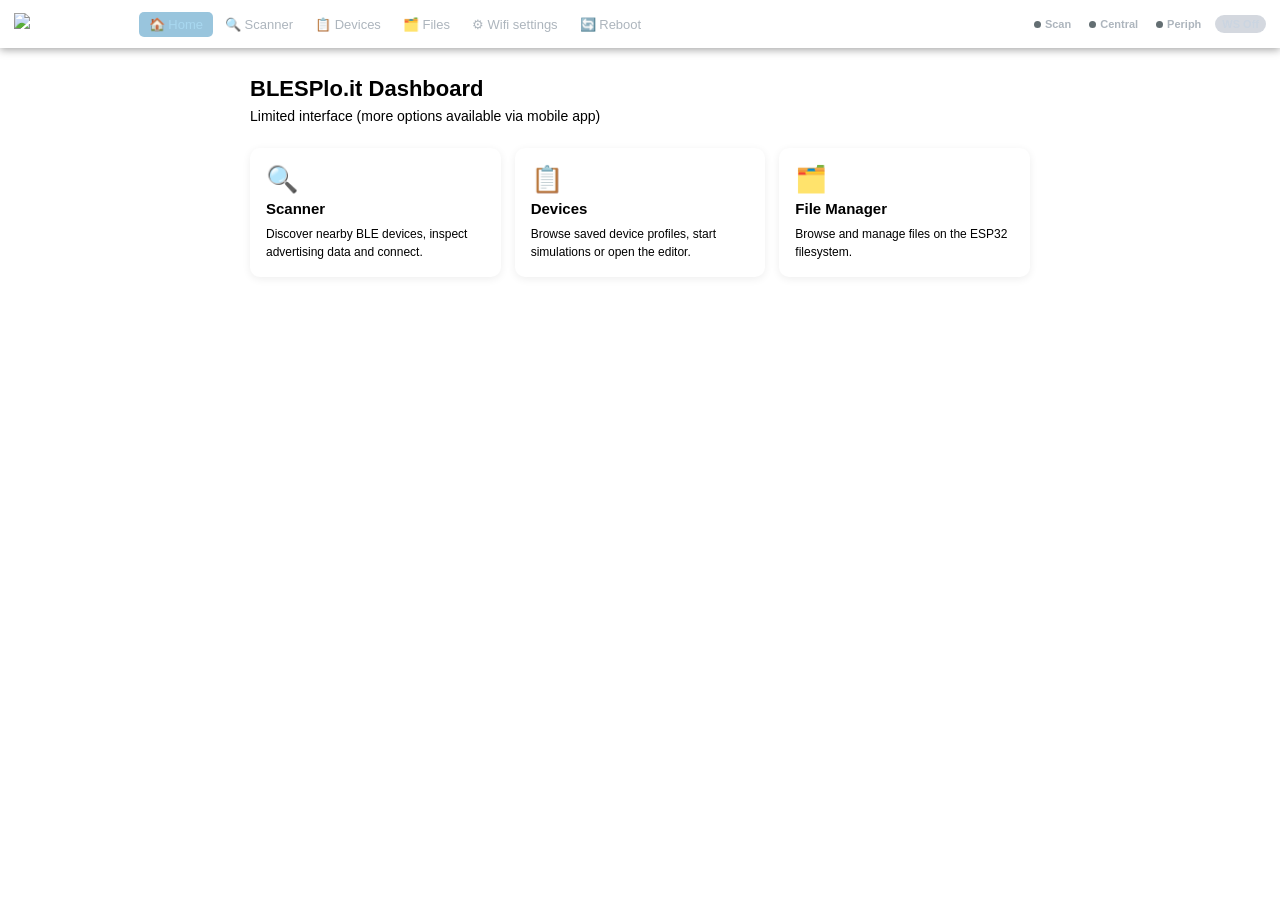
==== main/html/index.html @ 1ec5dd55 "first commit" ====
<!DOCTYPE html>
<html lang="en">
<head>
  <meta charset="UTF-8">
  <meta name="viewport" content="width=device-width, initial-scale=1.0">
  <title>BLESPlo.it</title>
  <link rel="stylesheet" href="static/common.css">
  <link rel="icon" type="image/svg+xml" href="/static/logo.svg">
  <style>
    :root {
      --nav-h: 48px;
      --nav-bg: var(--color-nav-bg);
      --nav-border: var(--color-nav-border);
      --pill-scan: #27ae60;
      --pill-central: #8e44ad;
      --pill-periph: #e67e22;
      --pill-off: #636e72;
    }

    * { box-sizing: border-box; margin: 0; padding: 0; }
    body {
      font-family: 'Segoe UI', Tahoma, Geneva, Verdana, sans-serif;
      background: var(--color-surface-wash);
      min-height: 100vh;
      padding-left: 0;
      padding-right: 0;
      padding-bottom: 0;
      padding-top: var(--nav-h);
    }

    /* ── Navbar ── */
    #topnav {
      position: fixed;
      top: 0; left: 0; right: 0;
      height: var(--nav-h);
      background: var(--nav-bg);
      border-bottom: 1px solid var(--nav-border);
      display: flex;
      align-items: center;
      padding: 0 14px;
      gap: 6px;
      z-index: 1000;
      box-shadow: 0 2px 8px rgba(0,0,0,.35);
    }

    .logo {
      font-weight: 700;
      font-size: 15px;
      color: #fff;
      letter-spacing: .5px;
      white-space: nowrap;
      margin-right: 8px;
      display: flex;
      align-items: center;
      gap: 7px;
      text-decoration: none;
    }

    .nav-links {
      display: flex;
      gap: 2px;
      align-items: center;
      flex: 1;
      overflow-x: auto;
      scrollbar-width: none;
    }
    .nav-links::-webkit-scrollbar { display: none; }

    a.nav-link {
      color: #adb5bd;
      text-decoration: none;
      padding: 5px 10px;
      border-radius: 5px;
      font-size: 13px;
      font-weight: 500;
      white-space: nowrap;
      transition: background .15s, color .15s;
      display: flex;
      align-items: center;
      gap: 5px;
    }
    a.nav-link:hover { background: rgba(255,255,255,.10); color: #fff; }
    a.nav-link.active { background: rgba(0,110,171,.40); color: #a8d8f0; }

    /* ── Status pills ── */
    .status-pills {
      display: flex;
      gap: 5px;
      align-items: center;
      margin-left: auto;
      flex-shrink: 0;
    }
    .status-pill {
      display: flex;
      align-items: center;
      gap: 4px;
      padding: 3px 8px 3px 5px;
      border-radius: 20px;
      font-size: 11px;
      font-weight: 600;
      white-space: nowrap;
      background: rgba(255,255,255,.07);
      color: #adb5bd;
      transition: background .3s, color .3s;
      cursor: pointer;
      border: none;
      outline: none;
    }
    .status-pill .dot {
      width: 7px; height: 7px;
      border-radius: 50%;
      background: var(--pill-off);
      transition: background .3s;
      flex-shrink: 0;
    }
    .status-pill.active-scan    { background: rgba(39,174,96,.15);  color: #55efc4; }
    .status-pill.active-scan .dot    { background: var(--pill-scan);
                                       box-shadow: 0 0 6px var(--pill-scan); }
    .status-pill.active-central { background: rgba(142,68,173,.18); color: #c39bd3; }
    .status-pill.active-central .dot { background: var(--pill-central);
                                       box-shadow: 0 0 6px var(--pill-central); }
    .status-pill.active-periph  { background: rgba(230,126,34,.18); color: #f0b07a; }
    .status-pill.active-periph .dot  { background: var(--pill-periph);
                                       box-shadow: 0 0 6px var(--pill-periph); }

    #navWsStatus {
      font-size: 11px;
      padding: 3px 7px;
      border-radius: 10px;
      background: rgba(100,116,139,.28);
      color: #cbd5e1;
      font-weight: 600;
      flex-shrink: 0;
    }
    #navWsStatus.ws-on { background: rgba(39,174,96,.15); color: #55efc4; }

    /* ── Home dashboard ── */
    #page-home { padding: 28px 20px 40px; max-width: 820px; margin: 0 auto; }
    #page-home h2 { font-size: 22px; color: var(--color-text-heading); margin-bottom: 6px; }
    #page-home p.sub { color: var(--color-text-muted); font-size: 14px; margin-bottom: 24px; }

    .home-grid {
      display: grid;
      grid-template-columns: repeat(auto-fill, minmax(200px, 1fr));
      gap: 14px;
    }
    .home-card {
      background: #fff;
      border-radius: 10px;
      padding: 18px 16px 16px;
      box-shadow: 0 2px 8px rgba(0,0,0,.07);
      border: 1px solid var(--color-border);
      cursor: pointer;
      display: flex;
      flex-direction: column;
      gap: 8px;
      transition: transform .15s, box-shadow .15s;
    }
    .home-card:hover { transform: translateY(-2px); box-shadow: 0 6px 20px rgba(0,0,0,.10); }
    .home-card .card-icon { font-size: 26px; line-height: 1; }
    .home-card .card-title { font-weight: 600; font-size: 15px; color: var(--color-text-heading); }
    .home-card .card-desc { font-size: 12px; color: var(--color-text-muted); line-height: 1.5; }

    /* ── Auto-redirect banner ── */
    #auto-redirect-banner {
      display: none;
      margin: 0 0 18px;
      padding: 10px 14px;
      background: rgba(0,110,171,.10);
      border: 1px solid rgba(76,150,203,.45);
      border-radius: 8px;
      font-size: 13px;
      color: var(--color-text-heading);
      align-items: center;
      gap: 10px;
    }
    #auto-redirect-banner.visible { display: flex; }
    #auto-redirect-banner .banner-dot {
      width: 8px; height: 8px; border-radius: 50%;
      background: var(--color-brand);
      box-shadow: 0 0 6px var(--color-brand-accent);
      flex-shrink: 0;
      animation: blink 1s infinite;
    }
    @keyframes blink { 0%,100%{opacity:1} 50%{opacity:.3} }
    #auto-redirect-banner a {
      color: var(--color-brand-hover); font-weight: 600; cursor: pointer; text-decoration: underline;
    }

    /* ── Pages & iframes ── */
    .page-content, .page-frame { display: none; }
    .page-content.active { display: block; }
    .page-frame.active {
      display: block;
      height: calc(100vh - var(--nav-h));
      margin: 0; padding: 0; overflow: hidden;
    }
    .page-frame iframe { width: 100%; height: 100%; border: none; display: block; }

    /* ── WiFi restart info popup ── */
    #wifiRestartInfo {
      display: none;
      position: fixed;
      inset: 0;
      z-index: 3000;
      background: rgba(0,0,0,.60);
      align-items: center;
      justify-content: center;
    }
    #wifiRestartInfo.visible { display: flex; }
    #wifiRestartInfo .ri-box {
      background: #fff;
      border-radius: 12px;
      width: 380px;
      max-width: 95vw;
      box-shadow: 0 8px 32px rgba(0,0,0,.35);
      overflow: hidden;
    }
    #wifiRestartInfo .ri-head {
      background: var(--color-nav-bg);
      color: #fff;
      padding: 14px 20px;
      font-weight: 700;
      font-size: 15px;
      display: flex;
      justify-content: space-between;
      align-items: center;
    }
    #wifiRestartInfo .ri-body {
      padding: 20px;
      font-size: 13px;
      color: #333;
      line-height: 1.6;
      display: flex;
      flex-direction: column;
      gap: 10px;
    }
    #wifiRestartInfo .ri-step {
      display: flex;
      align-items: flex-start;
      gap: 10px;
      padding: 10px 12px;
      border-radius: 8px;
      background: #f4f6f7;
      border-left: 3px solid var(--color-brand);
    }
    #wifiRestartInfo .ri-step .ri-icon { font-size: 18px; flex-shrink: 0; line-height: 1.4; }
    #wifiRestartInfo .ri-step.ok  { border-left-color: #27ae60; }
    #wifiRestartInfo .ri-step.err { border-left-color: #c0392b; }
    #wifiRestartInfo .ri-footer {
      display: flex;
      justify-content: flex-end;
      padding: 0 20px 16px;
    }

    /* ── Mobile ── */
    #hamburger {
      display: none;
      background: none;
      border: none;
      cursor: pointer;
      padding: 5px;
      color: #adb5bd;
      margin-left: 6px;
    }
    @media (max-width: 600px) {
      #hamburger { display: flex; }
      .nav-links {
        display: none;
        position: absolute;
        top: var(--nav-h); left: 0; right: 0;
        background: var(--nav-bg);
        flex-direction: column;
        align-items: stretch;
        padding: 8px;
        gap: 2px;
        border-bottom: 1px solid var(--nav-border);
        box-shadow: 0 4px 12px rgba(0,0,0,.3);
        z-index: 999;
      }
      .nav-links.open { display: flex; }
      a.nav-link { padding: 9px 12px; }
      .status-pills { display: none; }
    }
  </style>
</head>
<body>

<!-- ═══ TOP NAV ═══ -->
<nav id="topnav">

  <a href="#home" class="logo" onclick="navigate('home'); return false;">
    <img src="/static/logo.svg" width="22" height="22" alt="B" style="display:block">
    BLESPlo.it
  </a>

  <div class="nav-links" id="navLinks">
    <a href="#home"    class="nav-link active" data-page="home"    onclick="navigate('home');    return false;">🏠 Home</a>
    <a href="#scan"    class="nav-link"        data-page="scan"    onclick="navigate('scan');    return false;">🔍 Scanner</a>
    <a href="#devices" class="nav-link"        data-page="devices" onclick="navigate('devices'); return false;">📋 Devices</a>
    <a href="#files"   class="nav-link"        data-page="files"   onclick="navigate('files');   return false;">🗂️ Files</a>
    <a href="#settings" class="nav-link" data-page="settings" onclick="openWifiModal(); return false;">⚙ Wifi settings</a>
    <a href="#" class="nav-link" onclick="confirmReboot(); return false;" title="Reboot ESP32">🔄 Reboot</a>

  </div>

  <div class="status-pills">
    <!-- clicking an active pill navigates to the relevant sub-page -->
    <button class="status-pill" id="pillScan"    onclick="pillClick('scan')"   title="Scanner status">   <span class="dot"></span>Scan    </button>
    <button class="status-pill" id="pillCentral" onclick="pillClick('central')" title="Central status">  <span class="dot"></span>Central </button>
    <button class="status-pill" id="pillPeriph"  onclick="pillClick('periph')"  title="Peripheral status"><span class="dot"></span>Periph  </button>
  </div>

  <span id="navWsStatus">WS Off</span>

  <button id="hamburger" aria-label="Toggle menu"
          onclick="document.getElementById('navLinks').classList.toggle('open')">
    <svg width="20" height="20" viewBox="0 0 20 20" fill="currentColor">
      <rect y="3"  width="20" height="2" rx="1"/>
      <rect y="9"  width="20" height="2" rx="1"/>
      <rect y="15" width="20" height="2" rx="1"/>
    </svg>
  </button>
</nav>


<!-- ═══ HOME DASHBOARD ═══ -->
<div id="page-home" class="page-content active">
  <h2>BLESPlo.it Dashboard</h2>
  <p class="sub">Limited interface (more options available via mobile app)</p>

  <!-- Auto-redirect banner shown when a mode is active -->
  <div id="auto-redirect-banner">
    <span class="banner-dot"></span>
    <span id="auto-redirect-msg">Active session detected. </span>
    <a onclick="doAutoRedirect()">Go there now</a>
  </div>

  <div class="home-grid">
    <div class="home-card" onclick="navigate('scan')">
      <div class="card-icon">🔍</div>
      <div class="card-title">Scanner</div>
      <div class="card-desc">Discover nearby BLE devices, inspect advertising data and connect.</div>
    </div>
    <div class="home-card" onclick="navigate('devices')">
      <div class="card-icon">📋</div>
      <div class="card-title">Devices</div>
      <div class="card-desc">Browse saved device profiles, start simulations or open the editor.</div>
    </div>
    <div class="home-card" onclick="navigate('files')">
      <div class="card-icon">🗂️</div>
      <div class="card-title">File Manager</div>
      <div class="card-desc">Browse and manage files on the ESP32 filesystem.</div>
    </div>
  </div>
</div>


<!-- ═══ IFRAME PAGES (lazy-loaded) ═══ -->
<div id="page-scan"    class="page-frame"><iframe id="frame-scan"    title="Scanner"></iframe></div>
<div id="page-central" class="page-frame"><iframe id="frame-central" title="Central"></iframe></div>
<div id="page-devices" class="page-frame"><iframe id="frame-devices" title="Devices"></iframe></div>
<div id="page-sim"     class="page-frame"><iframe id="frame-sim"     title="Simulator"></iframe></div>
<div id="page-edit"    class="page-frame"><iframe id="frame-edit"    title="Editor"></iframe></div>
<div id="page-files"   class="page-frame"><iframe id="frame-files"   title="File Manager"></iframe></div>


<div id="wifiModal" style="display:none;position:fixed;inset:0;z-index:2000;
     background:rgba(0,0,0,.55);align-items:center;justify-content:center;">
  <div style="background:#fff;border-radius:12px;width:420px;max-width:95vw;
              box-shadow:0 8px 32px rgba(0,0,0,.35);overflow:hidden;">
    <div style="background:#063049;color:#fff;padding:16px 20px;font-weight:700;
                font-size:15px;display:flex;justify-content:space-between;align-items:center;">
      <span>📶 WiFi Settings</span>
      <button onclick="closeWifiModal()"
        style="background:none;border:none;color:#fff;font-size:22px;cursor:pointer;line-height:1;">×</button>
    </div>
    <div style="padding:20px;display:flex;flex-direction:column;gap:14px;">
      <div id="wifiCurrentSsid" style="font-size:13px;color:#555;background:#f8f8f8;
           padding:8px 12px;border-radius:6px;border:1px solid #eee;">
        Loading current SSID…
      </div>
      <label style="font-size:13px;font-weight:600;color:#333;">
        Preferred Wi‑Fi mode
        <select id="wifiMode"
          style="display:block;width:100%;margin-top:4px;padding:8px 10px;border:1px solid #ccc;
                 border-radius:6px;font-size:14px;box-sizing:border-box;background:#fff;">
          <option value="sta_first">STA first (try saved network, then soft‑AP fallback)</option>
          <option value="ap_only">AP only (never join STA; soft‑AP always)</option>
        </select>
      </label>
      <p style="font-size:12px;color:#64748b;margin:0;line-height:1.45;">
        STA-first uses your soft‑AP SSID/password below when falling back after a failed join.
      </p>
      <label style="font-size:13px;font-weight:600;color:#333;">
        STA network name (note: only 2.4GHz supported)
        <input id="wifiSsid" type="text" maxlength="63" placeholder="Network name"
          style="display:block;width:100%;margin-top:4px;padding:8px 10px;border:1px solid #ccc;
                 border-radius:6px;font-size:14px;box-sizing:border-box;">
      </label>
      <label style="font-size:13px;font-weight:600;color:#333;">
        STA password
        <div style="display:flex;gap:6px;margin-top:4px;">
          <input id="wifiPsk" type="password" maxlength="63" placeholder="Leave empty to keep current"
            style="flex:1;padding:8px 10px;border:1px solid #ccc;border-radius:6px;
                   font-size:14px;box-sizing:border-box;">
          <button onclick="togglePskVisibility()"
            style="padding:8px 10px;border:1px solid #ccc;border-radius:6px;
                   background:#f5f5f5;cursor:pointer;font-size:13px;">👁</button>
        </div>
      </label>
      <div style="border-top:1px solid #eee;margin:4px 0 2px;padding-top:12px;font-size:12px;font-weight:700;color:#063049;">
        Soft‑AP (fallback / AP-only mode)
      </div>
      <label style="font-size:13px;font-weight:600;color:#333;">
        AP SSID override
        <input id="wifiApSsid" type="text" maxlength="32"
          placeholder="Empty = default BLESPLO.it + MAC suffix"
          style="display:block;width:100%;margin-top:4px;padding:8px 10px;border:1px solid #ccc;
                 border-radius:6px;font-size:14px;box-sizing:border-box;">
      </label>
      <label style="font-size:13px;font-weight:600;color:#333;">
        AP password
        <div style="display:flex;gap:6px;margin-top:4px;">
          <input id="wifiApPsk" type="password" maxlength="63" placeholder="Leave empty to keep current"
            style="flex:1;padding:8px 10px;border:1px solid #ccc;border-radius:6px;
                   font-size:14px;box-sizing:border-box;">
          <button type="button" onclick="toggleWifiApPskVisibility()"
            style="padding:8px 10px;border:1px solid #ccc;border-radius:6px;
                   background:#f5f5f5;cursor:pointer;font-size:13px;">👁</button>
        </div>
      </label>
      <label style="font-size:13px;font-weight:500;color:#444;display:flex;align-items:center;gap:8px;cursor:pointer;">
        <input type="checkbox" id="wifiApPskClear" style="width:16px;height:16px;">
        Reset AP password to firmware default on save
      </label>
      <div id="wifiStatus" style="font-size:12px;min-height:18px;color:#64748b;"></div>
      <div style="display:flex;gap:10px;justify-content:flex-end;">
        <button onclick="closeWifiModal()"
          style="padding:9px 18px;border:1px solid #ccc;border-radius:6px;
                 background:#f5f5f5;cursor:pointer;font-size:13px;">Cancel</button>
      <button onclick="saveWifi()"
          style="padding:9px 18px;border:1px solid #006EAB;border-radius:6px;
                 background:#fff;color:#006EAB;cursor:pointer;font-size:13px;font-weight:600;">
          Save
        </button>
        <button onclick="saveWifiAndReboot()"
          style="padding:9px 18px;border:none;border-radius:6px;
                 background:#006EAB;color:#fff;cursor:pointer;font-size:13px;font-weight:600;">
          Save &amp; Reboot
        </button>
      </div>
    </div>
  </div>
</div>

<!-- ═══ WiFi RESTART INFO POPUP ═══ -->
<div id="wifiRestartInfo">
  <div class="ri-box">
    <div class="ri-head">
      <span>📶 What happens after restart?</span>
      <button onclick="closeWifiRestartInfo()"
        style="background:none;border:none;color:#fff;font-size:22px;cursor:pointer;line-height:1;">×</button>
    </div>
    <div class="ri-body">
      <p>The device will reboot and apply Wi‑Fi mode, STA credentials, and soft‑AP overrides where configured.</p>
      <p style="font-size:13px;color:#555;margin-top:8px;">STA-first mode tries your saved network first; if it fails, the soft‑AP starts using your custom AP SSID/password when set (otherwise the factory defaults).</p>
      <div class="ri-step ok">
        <span class="ri-icon">✅</span>
        <span><strong>If connection succeeds:</strong> the assigned IP address will be
        printed in the serial console, and shown on the display (if available).</span>
      </div>
      <div class="ri-step err">
        <span class="ri-icon">⚠️</span>
        <span><strong>If connection fails:</strong> the device will automatically fall back
        to <strong>AP mode</strong>, so you can reconnect and reconfigure.</span>
      </div>
    </div>
    <div class="ri-footer">
      <button onclick="closeWifiRestartInfo()"
        style="padding:9px 22px;border:none;border-radius:6px;background:#006EAB;color:#fff;
               cursor:pointer;font-size:13px;font-weight:600;">Got it</button>
    </div>
  </div>
</div>

<script>
/* ─── URL map ────────────────────────────────────────────
   Page key → function that returns the URL to load.
   Sim and central use device-scoped paths when a device
   is known from the latest status broadcast.
   ───────────────────────────────────────────────────── */
const PAGE_URLS = {
  scan:    () => '/scan',
  central: () => activeDeviceId.central ? `/central/${activeDeviceId.central}` : '/central',
  devices: () => '/devices',
  sim:     () => activeDeviceId.sim     ? `/sim/${activeDeviceId.sim}`         : '/sim',
  edit:    () => '/edit',
  files:   () => '/fs',
};

const loaded  = new Set();       // pages already loaded into their iframe
const pending = new Set();       // pages queued for reload (device-id changed)

/* Tracks the current active device for device-scoped pages */
const activeDeviceId = { sim: null, central: null };

/* Pending auto-redirect info filled by status messages */
let autoRedirectTarget = null;   // { page, url, label }

/* ─── Navigation ─────────────────────────────────────── */
function navigate(page, pushState = true) {
  document.getElementById('navLinks').classList.remove('open');

  document.querySelectorAll('.nav-link').forEach(a =>
    a.classList.toggle('active', a.dataset.page === page)
  );
  document.querySelectorAll('.page-content, .page-frame').forEach(el =>
    el.classList.remove('active')
  );

  const target = document.getElementById('page-' + page);
  if (target) target.classList.add('active');

  if (page !== 'home') {
    const frame = document.getElementById('frame-' + page);
    if (frame) {
      const url = PAGE_URLS[page] ? PAGE_URLS[page]() : null;
      if (url) {
        /* Reload if not yet loaded, OR if device-id changed (pending) */
        if (!loaded.has(page) || pending.has(page)) {
          frame.src = url;
          loaded.add(page);
          pending.delete(page);
        }
      }
    }
  }

  if (pushState) history.pushState({ page }, '', '#' + page);
}

/* Called when a status pill is clicked */
function pillClick(mode) {
  if (mode === 'scan'    && document.getElementById('pillScan').classList.contains('active-scan'))
    navigate('scan');
  else if (mode === 'central' && document.getElementById('pillCentral').classList.contains('active-central'))
    navigate('central');
  else if (mode === 'periph'  && document.getElementById('pillPeriph').classList.contains('active-periph'))
    navigate('sim');
}

window.addEventListener('popstate', e =>
  navigate((e.state && e.state.page) || pageFromHash() || 'home', false)
);

function pageFromHash() {
  return location.hash.replace('#', '') || 'home';
}

/* ─── Auto-redirect logic ────────────────────────────── */
function setAutoRedirect(page, label) {
  autoRedirectTarget = { page, label };
  const banner = document.getElementById('auto-redirect-banner');
  const msg    = document.getElementById('auto-redirect-msg');
  if (banner && msg) {
    msg.textContent = `${label} is active. `;
    banner.classList.add('visible');
  }
}

function clearAutoRedirect() {
  autoRedirectTarget = null;
  const banner = document.getElementById('auto-redirect-banner');
  if (banner) banner.classList.remove('visible');
}

function doAutoRedirect() {
  if (autoRedirectTarget) navigate(autoRedirectTarget.page);
}

/* Pick the highest-priority active mode and update the banner.
   Priority: scanning > central > sim */
function refreshAutoRedirect() {
  const scanActive    = document.getElementById('pillScan').classList.contains('active-scan');
  const centralActive = document.getElementById('pillCentral').classList.contains('active-central');
  const periphActive  = document.getElementById('pillPeriph').classList.contains('active-periph');

  const currentPage = pageFromHash();
  if (currentPage !== 'home') { clearAutoRedirect(); return; }

  if (scanActive)         setAutoRedirect('scan',    '🔍 Scanner');
  else if (centralActive) setAutoRedirect('central', '📡 Central');
  else if (periphActive)  setAutoRedirect('sim',     '🎮 Simulator');
  else                    clearAutoRedirect();
}

/* ─── Status WebSocket ───────────────────────────────── */
let statusWs = null;

function statusWsConnect() {
  try {
    statusWs = new WebSocket('ws://' + window.location.hostname + '/ws');

    statusWs.onopen = () => {
      const el = document.getElementById('navWsStatus');
      el.textContent = 'WS On';
      el.classList.add('ws-on');
      /* Poll current status for all three modes */
      ['scanner', 'central', 'sim'].forEach(t =>
        statusWs.send(JSON.stringify({ type: t, action: 'status' }))
      );
    };

    statusWs.onmessage = ev => {
      let msg; try { msg = JSON.parse(ev.data); } catch { return; }
      handleStatusMsg(msg);
    };

    statusWs.onclose = () => {
      const el = document.getElementById('navWsStatus');
      el.textContent = 'WS Off';
      el.classList.remove('ws-on');
      setTimeout(statusWsConnect, 4000);
    };

    statusWs.onerror = () => statusWs.close();
  } catch { setTimeout(statusWsConnect, 4000); }
}

function handleStatusMsg(msg) {
  switch (msg.type) {

    case 'scan_status':
      setPill('pillScan', 'active-scan', msg.scanning === true);
      refreshAutoRedirect();
      /* If scanning just started and we're on the home page, auto-redirect */
      if (msg.scanning && pageFromHash() === 'home')
        setAutoRedirect('scan', '🔍 Scanner');
      break;

    case 'central_status': {
      const active = msg.status === 'started';
      /* Track device-id so the central iframe loads the right URL */
      if (active && msg.device) {
        const prev = activeDeviceId.central;
        activeDeviceId.central = msg.device;
        if (prev !== msg.device) pending.add('central');
      } else if (!active) {
        activeDeviceId.central = null;
        pending.add('central');
      }
      setPill('pillCentral', 'active-central', active);
      refreshAutoRedirect();
      if (active && pageFromHash() === 'home')
        setAutoRedirect('central', '📡 Central');
      break;
    }

    case 'sim_status': {
      const active = msg.status === 'started';
      if (active && msg.device) {
        const prev = activeDeviceId.sim;
        activeDeviceId.sim = msg.device;
        if (prev !== msg.device) pending.add('sim');
      } else if (!active) {
        activeDeviceId.sim = null;
        pending.add('sim');
      }
      setPill('pillPeriph', 'active-periph', active);
      refreshAutoRedirect();
      if (active && pageFromHash() === 'home')
        setAutoRedirect('sim', '🎮 Simulator');
      break;
    }

    /* Generic unified status message (firmware convenience) */
    case 'status':
      if (msg.mode === 'scan')
        handleStatusMsg({ type: 'scan_status', scanning: msg.active });
      else if (msg.mode === 'central')
        handleStatusMsg({ type: 'central_status', status: msg.active ? 'started' : 'stopped', device: msg.device });
      else if (msg.mode === 'peripheral' || msg.mode === 'sim')
        handleStatusMsg({ type: 'sim_status', status: msg.active ? 'started' : 'stopped', device: msg.device });
      break;
  }
}

function setPill(id, cls, active) {
  const el = document.getElementById(id);
  if (!el) return;
  el.classList.remove('active-scan', 'active-central', 'active-periph');
  if (active) el.classList.add(cls);
}

const wifiModal = document.getElementById('wifiModal');

async function openWifiModal() {
  wifiModal.style.display = 'flex';
  document.getElementById('wifiStatus').textContent = '';
  document.getElementById('wifiPsk').value = '';
  document.getElementById('wifiApPsk').value = '';
  document.getElementById('wifiApPskClear').checked = false;
  try {
    const r = await fetch('/api/wifi');
    const d = await r.json();
    document.getElementById('wifiSsid').value = d.ssid || '';
    document.getElementById('wifiMode').value = d.mode === 'ap_only' ? 'ap_only' : 'sta_first';
    document.getElementById('wifiApSsid').value = d.ap_ssid || '';
    const modeLabel = d.mode === 'ap_only' ? 'AP-only' : 'STA-first';
    const staLine = d.ssid
      ? `STA: ${d.ssid} (${d.has_psk ? 'password saved' : 'no password'})`
      : 'STA: not configured';
    document.getElementById('wifiCurrentSsid').textContent =
      `${modeLabel} · ${staLine} · Soft-AP broadcast: ${d.ap_ssid_effective || '…'}${d.has_ap_psk ? ' (custom AP password)' : ''}`;
  } catch(e) {
    document.getElementById('wifiCurrentSsid').textContent = 'Could not load current settings';
  }
}

function closeWifiModal() {
  wifiModal.style.display = 'none';
}

function togglePskVisibility() {
  const f = document.getElementById('wifiPsk');
  f.type = f.type === 'password' ? 'text' : 'password';
}

function toggleWifiApPskVisibility() {
  const f = document.getElementById('wifiApPsk');
  f.type = f.type === 'password' ? 'text' : 'password';
}

async function doSaveWifi() {
  const mode = document.getElementById('wifiMode').value;
  const sta = document.getElementById('wifiSsid').value.trim();
  const psk = document.getElementById('wifiPsk').value;
  const apSsid = document.getElementById('wifiApSsid').value.trim();
  const apPsk = document.getElementById('wifiApPsk').value;
  const apClear = document.getElementById('wifiApPskClear').checked;
  const status = document.getElementById('wifiStatus');

  if (!apClear && apPsk.length > 0 && (apPsk.length < 8 || apPsk.length > 63)) {
    status.textContent = 'AP password must be 8–63 characters (WPA2), or leave empty.';
    return false;
  }

  status.style.color = '#555';
  status.textContent = 'Saving…';
  const body = { mode, ap_ssid: apSsid };
  if (sta) body.ssid = sta;
  if (psk) body.psk = psk;
  if (apClear) body.ap_psk = '';
  else if (apPsk.length > 0) body.ap_psk = apPsk;

  try {
    const r = await fetch('/api/wifi', {
      method: 'POST',
      headers: { 'Content-Type': 'application/json' },
      body: JSON.stringify(body)
    });
    const d = await r.json();
    if (!d.ok) {
      status.style.color = '#c0392b';
      status.textContent = `Error: ${d.error || 'unknown'}`;
      return false;
    }
    return true;
  } catch(e) {
    status.style.color = '#c0392b';
    status.textContent = `Request failed: ${e.message}`;
    return false;
  }
}

async function saveWifi() {
  const ok = await doSaveWifi();
  if (ok) {
    const status = document.getElementById('wifiStatus');
    status.style.color = '#27ae60';
    status.textContent = '✓ Saved. Reboot the device to apply new WiFi settings.';
    showWifiRestartInfo(); 
  }
}

async function saveWifiAndReboot() {
  if (!await doSaveWifi()) return;
  const status = document.getElementById('wifiStatus');
  status.style.color = '#e67e22';
  status.textContent = '⟳ Saved. Rebooting device…';
  showWifiRestartInfo();             
  setTimeout(() => rebootDevice(), 2000);   
}

function confirmReboot() {
  if (!confirm('Reboot the ESP32 now?')) return;
  rebootDevice();
  // Briefly show feedback in the WS status badge
  const el = document.getElementById('navWsStatus');
  el.textContent = 'Rebooting…';
  el.classList.remove('ws-on');
}

// Shared reboot function (usable from modal and nav button)
function rebootDevice() {
  if (statusWs && statusWs.readyState === WebSocket.OPEN) {
    statusWs.send(JSON.stringify({ type: 'system', action: 'reboot' }));
  }
}

// Close on backdrop click
wifiModal.addEventListener('click', e => { if (e.target === wifiModal) closeWifiModal(); });

function showWifiRestartInfo() {
  document.getElementById('wifiRestartInfo').classList.add('visible');
}
function closeWifiRestartInfo() {
  document.getElementById('wifiRestartInfo').classList.remove('visible');
}

/* ─── Boot ───────────────────────────────────────────── */
document.addEventListener('DOMContentLoaded', () => {
  /* Restore page from hash first */
  const initPage = pageFromHash();
  if (initPage !== 'home') navigate(initPage, false);

  /* Then start WS — status messages will update pills and banner */
  statusWsConnect();
});
</script>

</body>
</html>
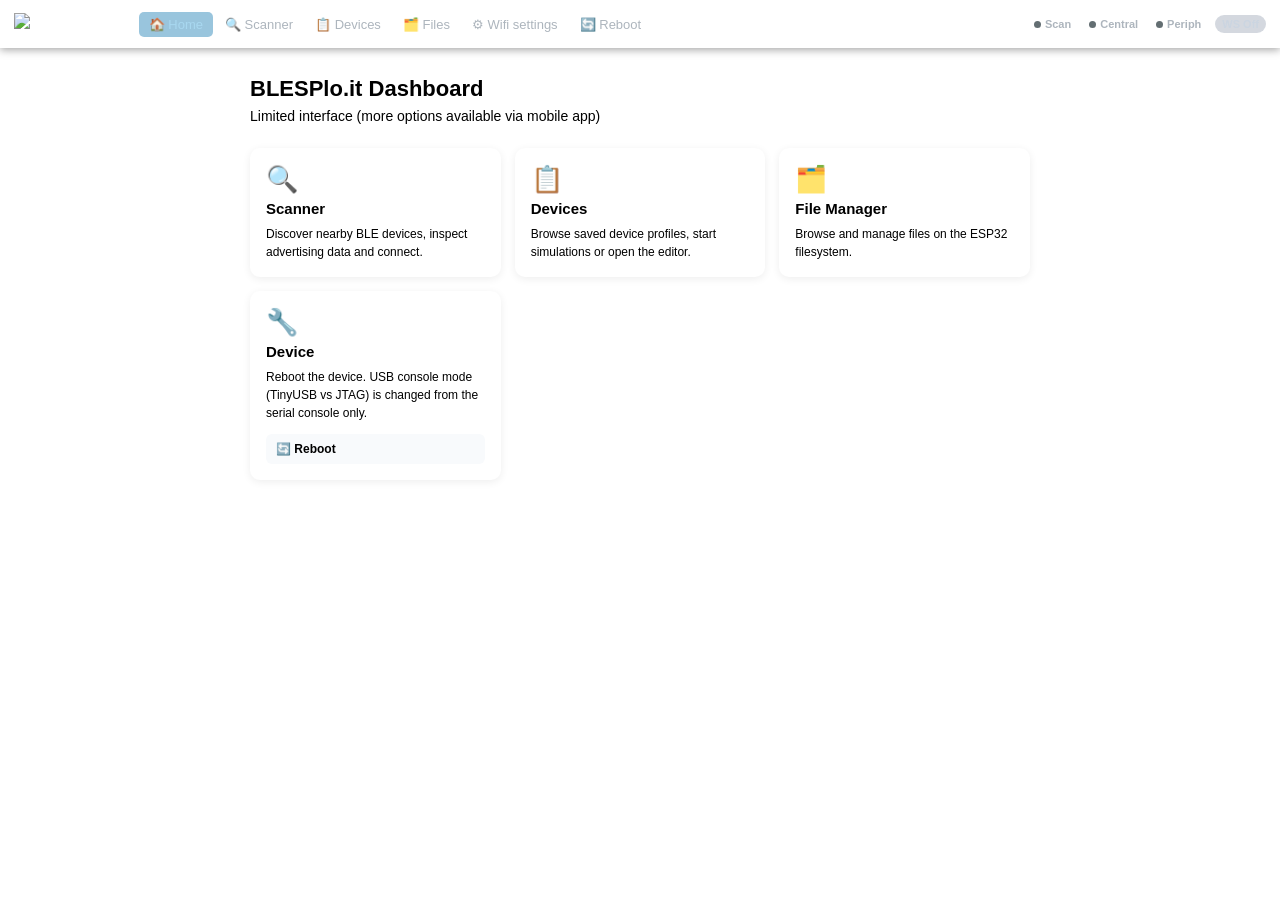
==== commit 0f73bfd5: "Version 1.1.0 candidate" ====
--- a/main/html/index.html
+++ b/main/html/index.html
@@ -160,6 +160,106 @@
     .home-card .card-icon { font-size: 26px; line-height: 1; }
     .home-card .card-title { font-weight: 600; font-size: 15px; color: var(--color-text-heading); }
     .home-card .card-desc { font-size: 12px; color: var(--color-text-muted); line-height: 1.5; }
+    .home-card.home-card-static { cursor: default; }
+    .home-card.home-card-static:hover { transform: none; box-shadow: 0 2px 8px rgba(0,0,0,.07); }
+    .fw-btn-row { display: flex; flex-direction: column; gap: 6px; margin-top: 4px; }
+    .fw-btn {
+      padding: 8px 10px;
+      border-radius: 6px;
+      font-size: 12px;
+      font-weight: 600;
+      cursor: pointer;
+      border: 1px solid var(--color-border);
+      background: #f8fafc;
+      color: var(--color-text-heading);
+      text-align: left;
+    }
+    .fw-btn:hover { background: #eef2f7; }
+    .fw-btn.fw-btn-warn { border-color: #e67e22; color: #c0392b; background: #fff8f0; }
+    .fw-btn.fw-btn-warn:hover { background: #ffedd5; }
+
+    /* ── Nav reboot dropdown ── */
+    .nav-reboot-wrap { position: relative; }
+    .nav-dropdown {
+      display: none;
+      position: absolute;
+      top: calc(100% + 4px);
+      right: 0;
+      min-width: 200px;
+      background: #fff;
+      border: 1px solid var(--color-border);
+      border-radius: 8px;
+      box-shadow: 0 8px 24px rgba(0,0,0,.18);
+      padding: 4px;
+      z-index: 1100;
+    }
+    .nav-dropdown.open { display: block; }
+    .nav-dropdown button {
+      display: block;
+      width: 100%;
+      text-align: left;
+      padding: 8px 12px;
+      border: none;
+      background: none;
+      font-size: 13px;
+      color: #334155;
+      border-radius: 5px;
+      cursor: pointer;
+    }
+    .nav-dropdown button:hover { background: #f1f5f9; }
+    .nav-dropdown button.danger { color: #c0392b; }
+    .nav-dropdown .nd-hint {
+      font-size: 11px;
+      color: #64748b;
+      padding: 4px 12px 6px;
+      line-height: 1.35;
+      border-top: 1px solid #eee;
+      margin-top: 2px;
+    }
+
+    /* ── WiFi status panel (modal) ── */
+    .wifi-status-panel {
+      font-size: 12px;
+      color: #334155;
+      background: #f8fafc;
+      padding: 10px 12px;
+      border-radius: 8px;
+      border: 1px solid #e2e8f0;
+    }
+    .wifi-status-panel .wsp-title {
+      font-weight: 700;
+      font-size: 11px;
+      text-transform: uppercase;
+      letter-spacing: .04em;
+      color: #063049;
+      margin-bottom: 8px;
+    }
+    .wsp-row {
+      display: flex;
+      justify-content: space-between;
+      gap: 10px;
+      padding: 3px 0;
+      line-height: 1.4;
+    }
+    .wsp-key { color: #64748b; flex-shrink: 0; }
+    .wsp-val { text-align: right; word-break: break-word; }
+    .wsp-refresh {
+      margin-top: 8px;
+      padding: 5px 10px;
+      font-size: 11px;
+      border: 1px solid #cbd5e1;
+      border-radius: 5px;
+      background: #fff;
+      cursor: pointer;
+      color: #475569;
+    }
+    .wsp-refresh:hover { background: #f1f5f9; }
+    .wifi-config-summary {
+      font-size: 12px;
+      color: #64748b;
+      line-height: 1.45;
+      padding: 0 2px;
+    }
 
     /* ── Auto-redirect banner ── */
     #auto-redirect-banner {
@@ -300,7 +400,7 @@
     <a href="#devices" class="nav-link"        data-page="devices" onclick="navigate('devices'); return false;">📋 Devices</a>
     <a href="#files"   class="nav-link"        data-page="files"   onclick="navigate('files');   return false;">🗂️ Files</a>
     <a href="#settings" class="nav-link" data-page="settings" onclick="openWifiModal(); return false;">⚙ Wifi settings</a>
-    <a href="#" class="nav-link" onclick="confirmReboot(); return false;" title="Reboot ESP32">🔄 Reboot</a>
+    <a href="#" class="nav-link" onclick="confirmReboot(); return false;" title="Reboot device">🔄 Reboot</a>
 
   </div>
 
@@ -352,6 +452,14 @@
       <div class="card-title">File Manager</div>
       <div class="card-desc">Browse and manage files on the ESP32 filesystem.</div>
     </div>
+    <div class="home-card home-card-static">
+      <div class="card-icon">🔧</div>
+      <div class="card-title">Device</div>
+      <div class="card-desc">Reboot the device. USB console mode (TinyUSB vs JTAG) is changed from the serial console only.</div>
+      <div class="fw-btn-row">
+        <button type="button" class="fw-btn" onclick="confirmReboot()">🔄 Reboot</button>
+      </div>
+    </div>
   </div>
 </div>
 
@@ -376,10 +484,12 @@
         style="background:none;border:none;color:#fff;font-size:22px;cursor:pointer;line-height:1;">×</button>
     </div>
     <div style="padding:20px;display:flex;flex-direction:column;gap:14px;">
-      <div id="wifiCurrentSsid" style="font-size:13px;color:#555;background:#f8f8f8;
-           padding:8px 12px;border-radius:6px;border:1px solid #eee;">
-        Loading current SSID…
+      <div id="wifiStatusPanel" class="wifi-status-panel">
+        <div class="wsp-title">Runtime status</div>
+        <div id="wifiStatusContent">Loading…</div>
+        <button type="button" class="wsp-refresh" onclick="refreshWifiModalStatus()">↻ Refresh</button>
       </div>
+      <div id="wifiConfigSummary" class="wifi-config-summary">Loading saved config…</div>
       <label style="font-size:13px;font-weight:600;color:#333;">
         Preferred Wi‑Fi mode
         <select id="wifiMode"
@@ -674,6 +784,12 @@
       break;
     }
 
+    case 'wifi_status':
+      if (wifiModal.style.display === 'flex' && msg.status) {
+        renderWifiStatusPanel(null, msg.status);
+      }
+      break;
+
     /* Generic unified status message (firmware convenience) */
     case 'status':
       if (msg.mode === 'scan')
@@ -695,26 +811,116 @@
 
 const wifiModal = document.getElementById('wifiModal');
 
+function escHtml(s) {
+  return String(s == null ? '' : s)
+    .replace(/&/g, '&amp;')
+    .replace(/</g, '&lt;')
+    .replace(/"/g, '&quot;');
+}
+
+function renderWifiStatusPanel(cfg, st) {
+  const content = document.getElementById('wifiStatusContent');
+  if (!content) return;
+  if (!st) {
+    content.innerHTML = '<span style="color:#64748b">Status unavailable</span>';
+    return;
+  }
+
+  const rows = [];
+  rows.push(['WiFi driver', st.wifi_running ? st.active_mode : 'off']);
+
+  let wifiIp = st.current_ip || '—';
+  if ((!wifiIp || wifiIp === '(not connected)') && st.sta && st.sta.ip) {
+    wifiIp = st.sta.ip;
+  } else if ((!wifiIp || wifiIp === '(not connected)') && st.ap && st.ap.ip) {
+    wifiIp = st.ap.ip;
+  }
+  rows.push(['WiFi IP', wifiIp]);
+
+  const usb = st.usb || {};
+  rows.push(['USB IP', usb.ip || '—']);
+
+  if (st.primary_iface) rows.push(['WiFi iface', st.primary_iface]);
+
+  const sta = st.sta || {};
+  let staDetail = sta.up ? 'not connected' : 'down';
+  if (sta.connected) {
+    staDetail = `connected · ${sta.ssid || '?'} · ${sta.rssi} dBm`;
+    if (sta.ip) staDetail += ` · ${sta.ip}`;
+  }
+  rows.push(['STA', staDetail]);
+
+  const ap = st.ap || {};
+  const apDetail = ap.up
+    ? `up · ${ap.ssid_effective || '?'} · ${ap.ip || '—'} · ${ap.clients} client(s)`
+    : 'down';
+  rows.push(['Soft-AP', apDetail]);
+
+  let usbDetail = usb.up ? (usb.link_up ? 'link up' : 'link down') : 'down';
+  if (usb.up && usb.ip) usbDetail += ` · ${usb.ip}`;
+  rows.push(['USB NCM', usbDetail]);
+
+  rows.push(['HTTP server', st.http_server ? 'running' : 'stopped']);
+  if (cfg) rows.push(['WiFi at boot', cfg.enabled ? 'enabled' : 'disabled']);
+
+  content.innerHTML = rows.map(([k, v]) =>
+    `<div class="wsp-row"><span class="wsp-key">${escHtml(k)}</span><span class="wsp-val">${escHtml(v)}</span></div>`
+  ).join('');
+}
+
+function renderWifiConfigSummary(cfg) {
+  const el = document.getElementById('wifiConfigSummary');
+  if (!el) return;
+  if (!cfg) {
+    el.textContent = 'Saved config unavailable';
+    return;
+  }
+  const modeLabel = cfg.mode === 'ap_only' ? 'AP-only' : 'STA-first';
+  const staLine = cfg.ssid
+    ? `STA: ${cfg.ssid} (${cfg.has_psk ? 'password saved' : 'no password'})`
+    : 'STA: not configured';
+  el.textContent =
+    `Saved config · ${modeLabel} · ${staLine} · Soft-AP: ${cfg.ap_ssid_effective || '…'}${cfg.has_ap_psk ? ' (custom AP password)' : ''}`;
+}
+
+async function loadWifiModalData() {
+  const r = await fetch('/api/wifi');
+  const d = await r.json();
+  const cfg = d.config || d;
+  const st = d.status || null;
+  document.getElementById('wifiSsid').value = cfg.ssid || '';
+  document.getElementById('wifiMode').value = cfg.mode === 'ap_only' ? 'ap_only' : 'sta_first';
+  document.getElementById('wifiApSsid').value = cfg.ap_ssid || '';
+  renderWifiStatusPanel(cfg, st);
+  renderWifiConfigSummary(cfg);
+  return d;
+}
+
 async function openWifiModal() {
   wifiModal.style.display = 'flex';
   document.getElementById('wifiStatus').textContent = '';
   document.getElementById('wifiPsk').value = '';
   document.getElementById('wifiApPsk').value = '';
   document.getElementById('wifiApPskClear').checked = false;
+  document.getElementById('wifiStatusContent').textContent = 'Loading…';
+  document.getElementById('wifiConfigSummary').textContent = 'Loading saved config…';
   try {
-    const r = await fetch('/api/wifi');
-    const d = await r.json();
-    document.getElementById('wifiSsid').value = d.ssid || '';
-    document.getElementById('wifiMode').value = d.mode === 'ap_only' ? 'ap_only' : 'sta_first';
-    document.getElementById('wifiApSsid').value = d.ap_ssid || '';
-    const modeLabel = d.mode === 'ap_only' ? 'AP-only' : 'STA-first';
-    const staLine = d.ssid
-      ? `STA: ${d.ssid} (${d.has_psk ? 'password saved' : 'no password'})`
-      : 'STA: not configured';
-    document.getElementById('wifiCurrentSsid').textContent =
-      `${modeLabel} · ${staLine} · Soft-AP broadcast: ${d.ap_ssid_effective || '…'}${d.has_ap_psk ? ' (custom AP password)' : ''}`;
-  } catch(e) {
-    document.getElementById('wifiCurrentSsid').textContent = 'Could not load current settings';
+    await loadWifiModalData();
+  } catch (e) {
+    document.getElementById('wifiStatusContent').textContent = 'Could not load status';
+    document.getElementById('wifiConfigSummary').textContent = 'Could not load saved settings';
+  }
+}
+
+async function refreshWifiModalStatus() {
+  const btn = wifiModal.querySelector('.wsp-refresh');
+  if (btn) btn.disabled = true;
+  try {
+    await loadWifiModalData();
+  } catch (e) {
+    document.getElementById('wifiStatusContent').textContent = 'Refresh failed';
+  } finally {
+    if (btn) btn.disabled = false;
   }
 }
 
@@ -793,13 +999,22 @@
   setTimeout(() => rebootDevice(), 2000);   
 }
 
+function setRebootFeedback(text) {
+  const el = document.getElementById('navWsStatus');
+  if (el) {
+    el.textContent = text;
+    el.classList.remove('ws-on');
+  }
+}
+
 function confirmReboot() {
   if (!confirm('Reboot the ESP32 now?')) return;
   rebootDevice();
-  // Briefly show feedback in the WS status badge
   const el = document.getElementById('navWsStatus');
-  el.textContent = 'Rebooting…';
-  el.classList.remove('ws-on');
+  if (el) {
+    el.textContent = 'Rebooting…';
+    el.classList.remove('ws-on');
+  }
 }
 
 // Shared reboot function (usable from modal and nav button)
